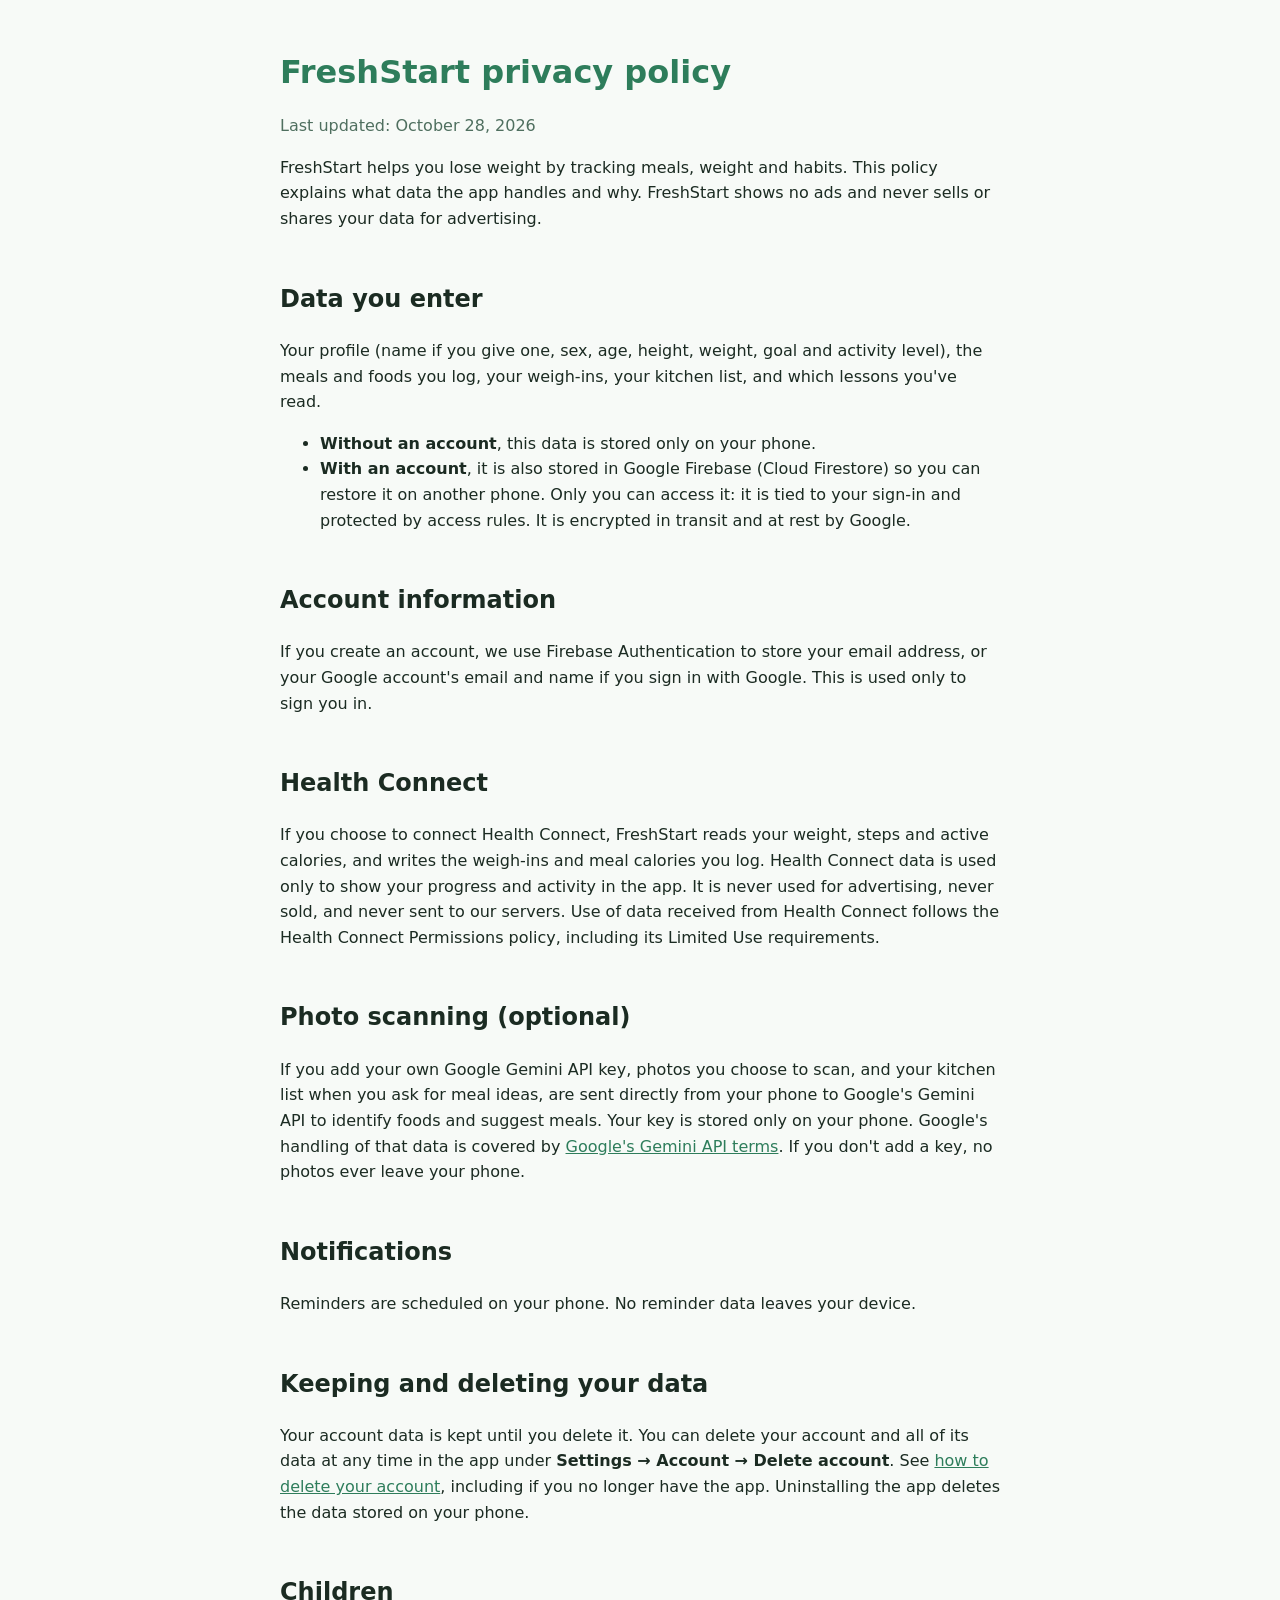
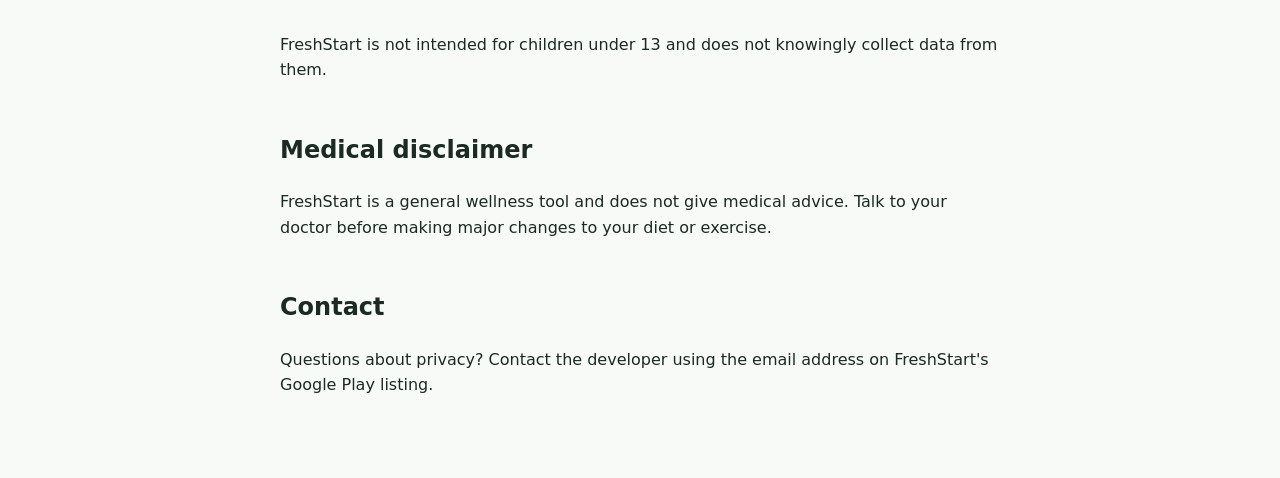
==== docs/privacy.html @ 2c0aa3ac "Add sign-in and cloud backup, and prepare a Google Play build - Optional sign-in with Google or emai" ====
<!doctype html>
<html lang="en">
<head>
<meta charset="utf-8">
<meta name="viewport" content="width=device-width, initial-scale=1">
<title>FreshStart Privacy Policy</title>
<link rel="stylesheet" href="style.css">
</head>
<body><main>
<h1>FreshStart privacy policy</h1>
<p class="muted">Last updated: October 28, 2026</p>

<p>FreshStart helps you lose weight by tracking meals, weight and habits. This policy explains what data the app handles and why. FreshStart shows no ads and never sells or shares your data for advertising.</p>

<h2>Data you enter</h2>
<p>Your profile (name if you give one, sex, age, height, weight, goal and activity level), the meals and foods you log, your weigh-ins, your kitchen list, and which lessons you've read.</p>
<ul>
  <li><strong>Without an account</strong>, this data is stored only on your phone.</li>
  <li><strong>With an account</strong>, it is also stored in Google Firebase (Cloud Firestore) so you can restore it on another phone. Only you can access it: it is tied to your sign-in and protected by access rules. It is encrypted in transit and at rest by Google.</li>
</ul>

<h2>Account information</h2>
<p>If you create an account, we use Firebase Authentication to store your email address, or your Google account's email and name if you sign in with Google. This is used only to sign you in.</p>

<h2>Health Connect</h2>
<p>If you choose to connect Health Connect, FreshStart reads your weight, steps and active calories, and writes the weigh-ins and meal calories you log. Health Connect data is used only to show your progress and activity in the app. It is never used for advertising, never sold, and never sent to our servers. Use of data received from Health Connect follows the Health Connect Permissions policy, including its Limited Use requirements.</p>

<h2>Photo scanning (optional)</h2>
<p>If you add your own Google Gemini API key, photos you choose to scan, and your kitchen list when you ask for meal ideas, are sent directly from your phone to Google's Gemini API to identify foods and suggest meals. Your key is stored only on your phone. Google's handling of that data is covered by <a href="https://ai.google.dev/gemini-api/terms">Google's Gemini API terms</a>. If you don't add a key, no photos ever leave your phone.</p>

<h2>Notifications</h2>
<p>Reminders are scheduled on your phone. No reminder data leaves your device.</p>

<h2>Keeping and deleting your data</h2>
<p>Your account data is kept until you delete it. You can delete your account and all of its data at any time in the app under <strong>Settings &rarr; Account &rarr; Delete account</strong>. See <a href="delete-account.html">how to delete your account</a>, including if you no longer have the app. Uninstalling the app deletes the data stored on your phone.</p>

<h2>Children</h2>
<p>FreshStart is not intended for children under 13 and does not knowingly collect data from them.</p>

<h2>Medical disclaimer</h2>
<p>FreshStart is a general wellness tool and does not give medical advice. Talk to your doctor before making major changes to your diet or exercise.</p>

<h2>Contact</h2>
<p>Questions about privacy? Contact the developer using the email address on FreshStart's Google Play listing.</p>
</main></body>
</html>
---- docs/style.css ----
:root { --bg: #f7faf7; --fg: #1b2b22; --muted: #4f6f5f; --brand: #2e7d5b; }
@media (prefers-color-scheme: dark) { :root { --bg: #111814; --fg: #e3efe7; --muted: #a5c2b2; --brand: #6fcf9c; } }
body { margin: 0; background: var(--bg); color: var(--fg); font: 16px/1.6 system-ui, -apple-system, sans-serif; }
main { max-width: 720px; margin: 0 auto; padding: 32px 16px 64px; }
h1 { color: var(--brand); line-height: 1.2; }
h2 { margin-top: 2em; }
a { color: var(--brand); }
.muted { color: var(--muted); }
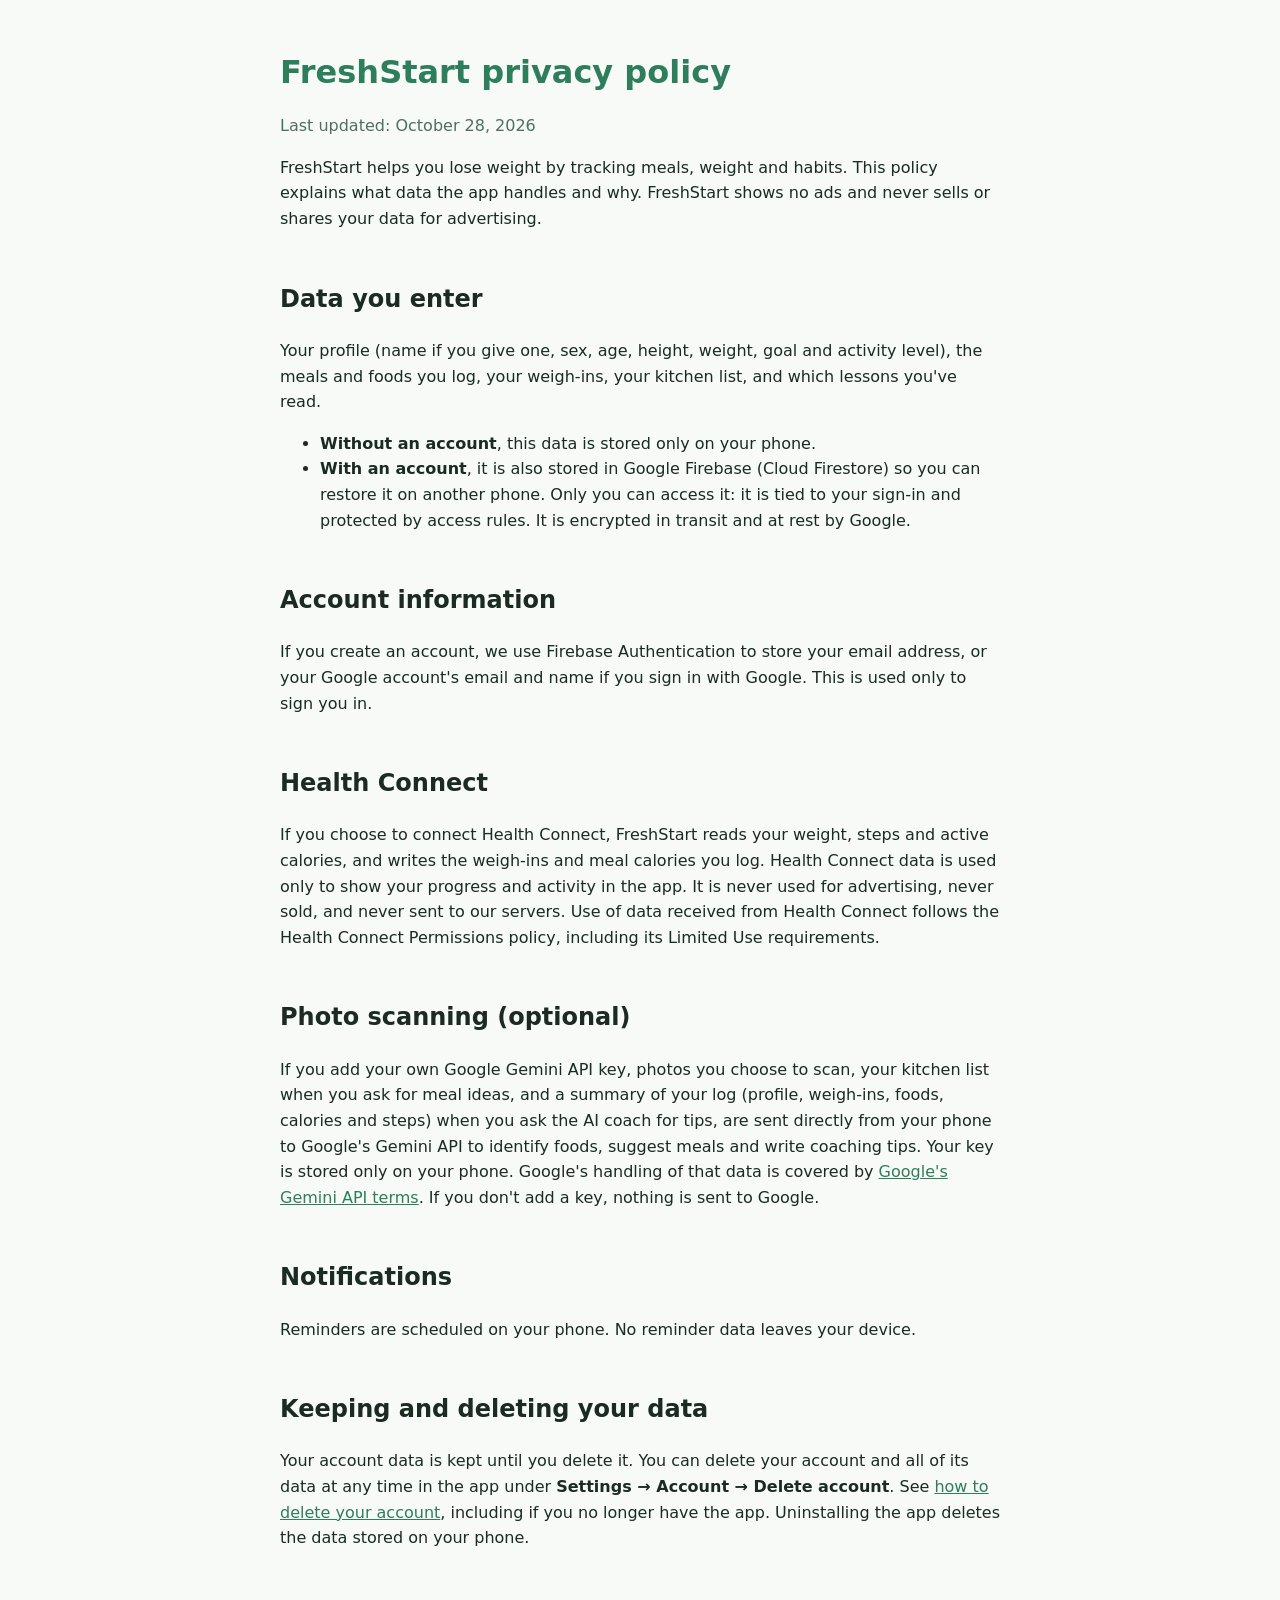
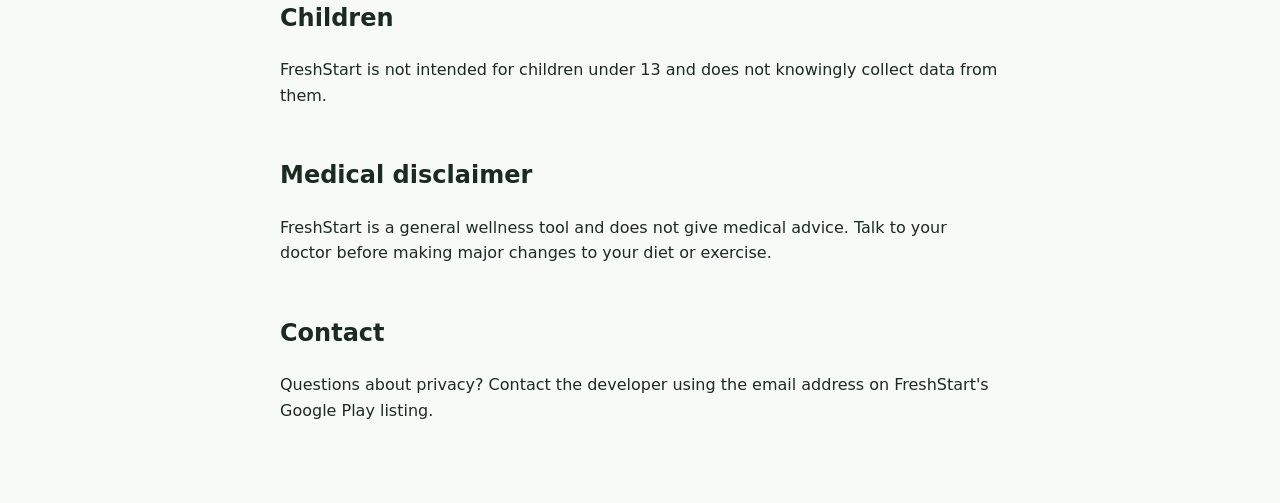
==== commit 9dc26b7a: "Add an AI coach that suggests weight-loss tips from your own log The Progress tab gets an AI coach c" ====
--- a/docs/privacy.html
+++ b/docs/privacy.html
@@ -26,7 +26,7 @@
 <p>If you choose to connect Health Connect, FreshStart reads your weight, steps and active calories, and writes the weigh-ins and meal calories you log. Health Connect data is used only to show your progress and activity in the app. It is never used for advertising, never sold, and never sent to our servers. Use of data received from Health Connect follows the Health Connect Permissions policy, including its Limited Use requirements.</p>
 
 <h2>Photo scanning (optional)</h2>
-<p>If you add your own Google Gemini API key, photos you choose to scan, and your kitchen list when you ask for meal ideas, are sent directly from your phone to Google's Gemini API to identify foods and suggest meals. Your key is stored only on your phone. Google's handling of that data is covered by <a href="https://ai.google.dev/gemini-api/terms">Google's Gemini API terms</a>. If you don't add a key, no photos ever leave your phone.</p>
+<p>If you add your own Google Gemini API key, photos you choose to scan, your kitchen list when you ask for meal ideas, and a summary of your log (profile, weigh-ins, foods, calories and steps) when you ask the AI coach for tips, are sent directly from your phone to Google's Gemini API to identify foods, suggest meals and write coaching tips. Your key is stored only on your phone. Google's handling of that data is covered by <a href="https://ai.google.dev/gemini-api/terms">Google's Gemini API terms</a>. If you don't add a key, nothing is sent to Google.</p>
 
 <h2>Notifications</h2>
 <p>Reminders are scheduled on your phone. No reminder data leaves your device.</p>
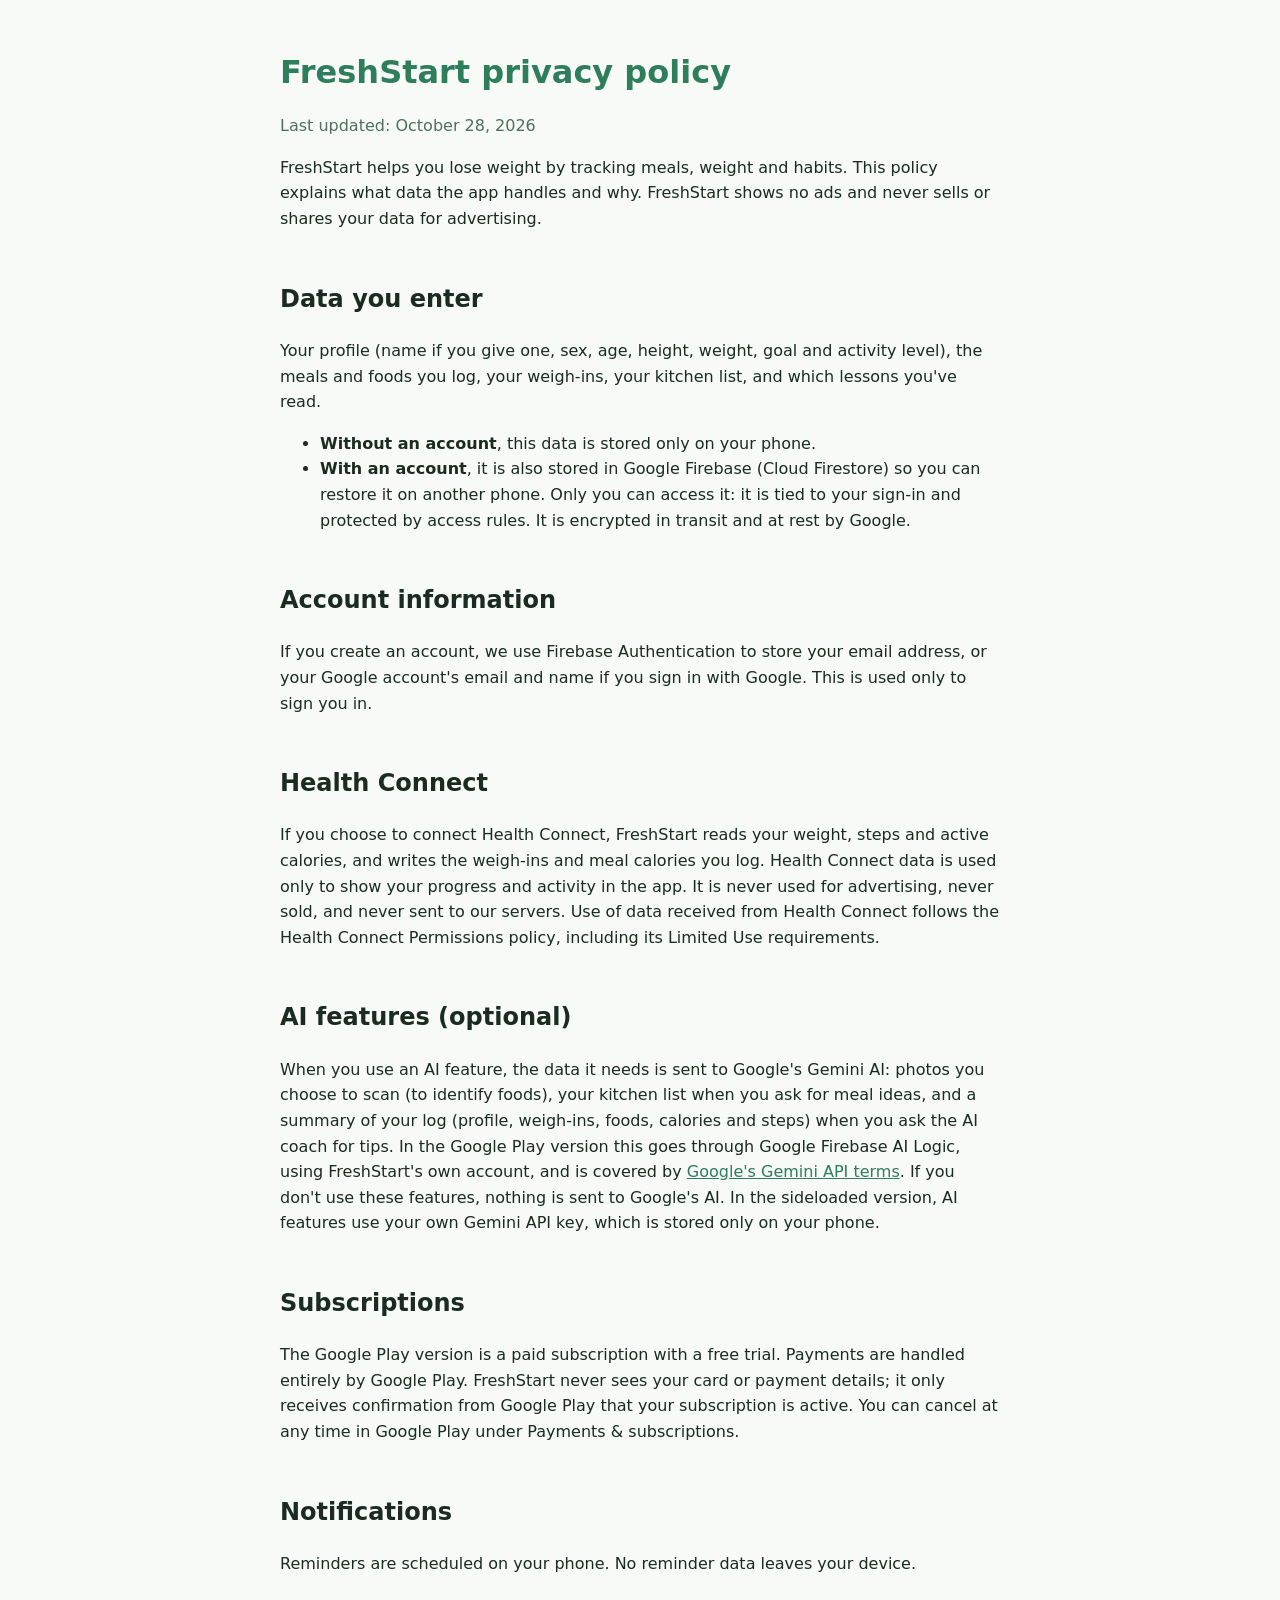
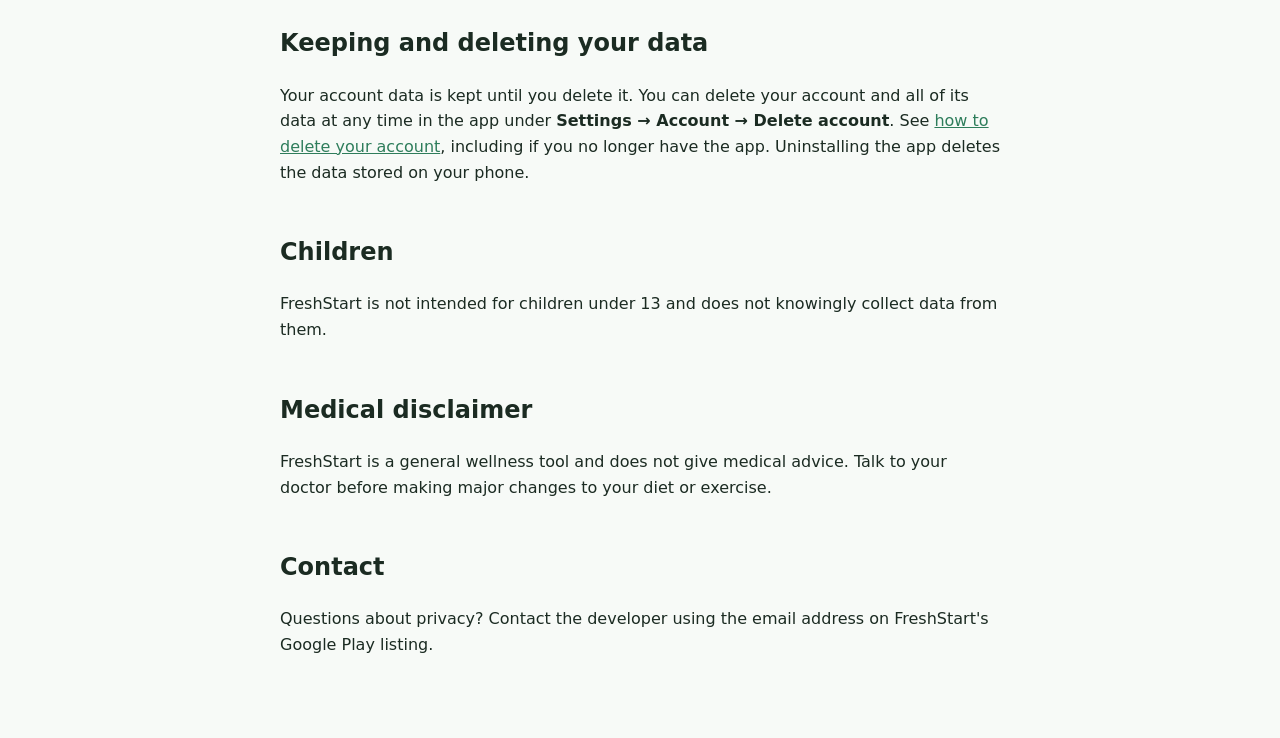
==== commit 83ea8e7e: "Add a $2/month subscription with a free trial and built-in AI to the Play build The Play build now s" ====
--- a/docs/privacy.html
+++ b/docs/privacy.html
@@ -25,8 +25,11 @@
 <h2>Health Connect</h2>
 <p>If you choose to connect Health Connect, FreshStart reads your weight, steps and active calories, and writes the weigh-ins and meal calories you log. Health Connect data is used only to show your progress and activity in the app. It is never used for advertising, never sold, and never sent to our servers. Use of data received from Health Connect follows the Health Connect Permissions policy, including its Limited Use requirements.</p>
 
-<h2>Photo scanning (optional)</h2>
-<p>If you add your own Google Gemini API key, photos you choose to scan, your kitchen list when you ask for meal ideas, and a summary of your log (profile, weigh-ins, foods, calories and steps) when you ask the AI coach for tips, are sent directly from your phone to Google's Gemini API to identify foods, suggest meals and write coaching tips. Your key is stored only on your phone. Google's handling of that data is covered by <a href="https://ai.google.dev/gemini-api/terms">Google's Gemini API terms</a>. If you don't add a key, nothing is sent to Google.</p>
+<h2>AI features (optional)</h2>
+<p>When you use an AI feature, the data it needs is sent to Google's Gemini AI: photos you choose to scan (to identify foods), your kitchen list when you ask for meal ideas, and a summary of your log (profile, weigh-ins, foods, calories and steps) when you ask the AI coach for tips. In the Google Play version this goes through Google Firebase AI Logic, using FreshStart's own account, and is covered by <a href="https://ai.google.dev/gemini-api/terms">Google's Gemini API terms</a>. If you don't use these features, nothing is sent to Google's AI. In the sideloaded version, AI features use your own Gemini API key, which is stored only on your phone.</p>
+
+<h2>Subscriptions</h2>
+<p>The Google Play version is a paid subscription with a free trial. Payments are handled entirely by Google Play. FreshStart never sees your card or payment details; it only receives confirmation from Google Play that your subscription is active. You can cancel at any time in Google Play under Payments &amp; subscriptions.</p>
 
 <h2>Notifications</h2>
 <p>Reminders are scheduled on your phone. No reminder data leaves your device.</p>
